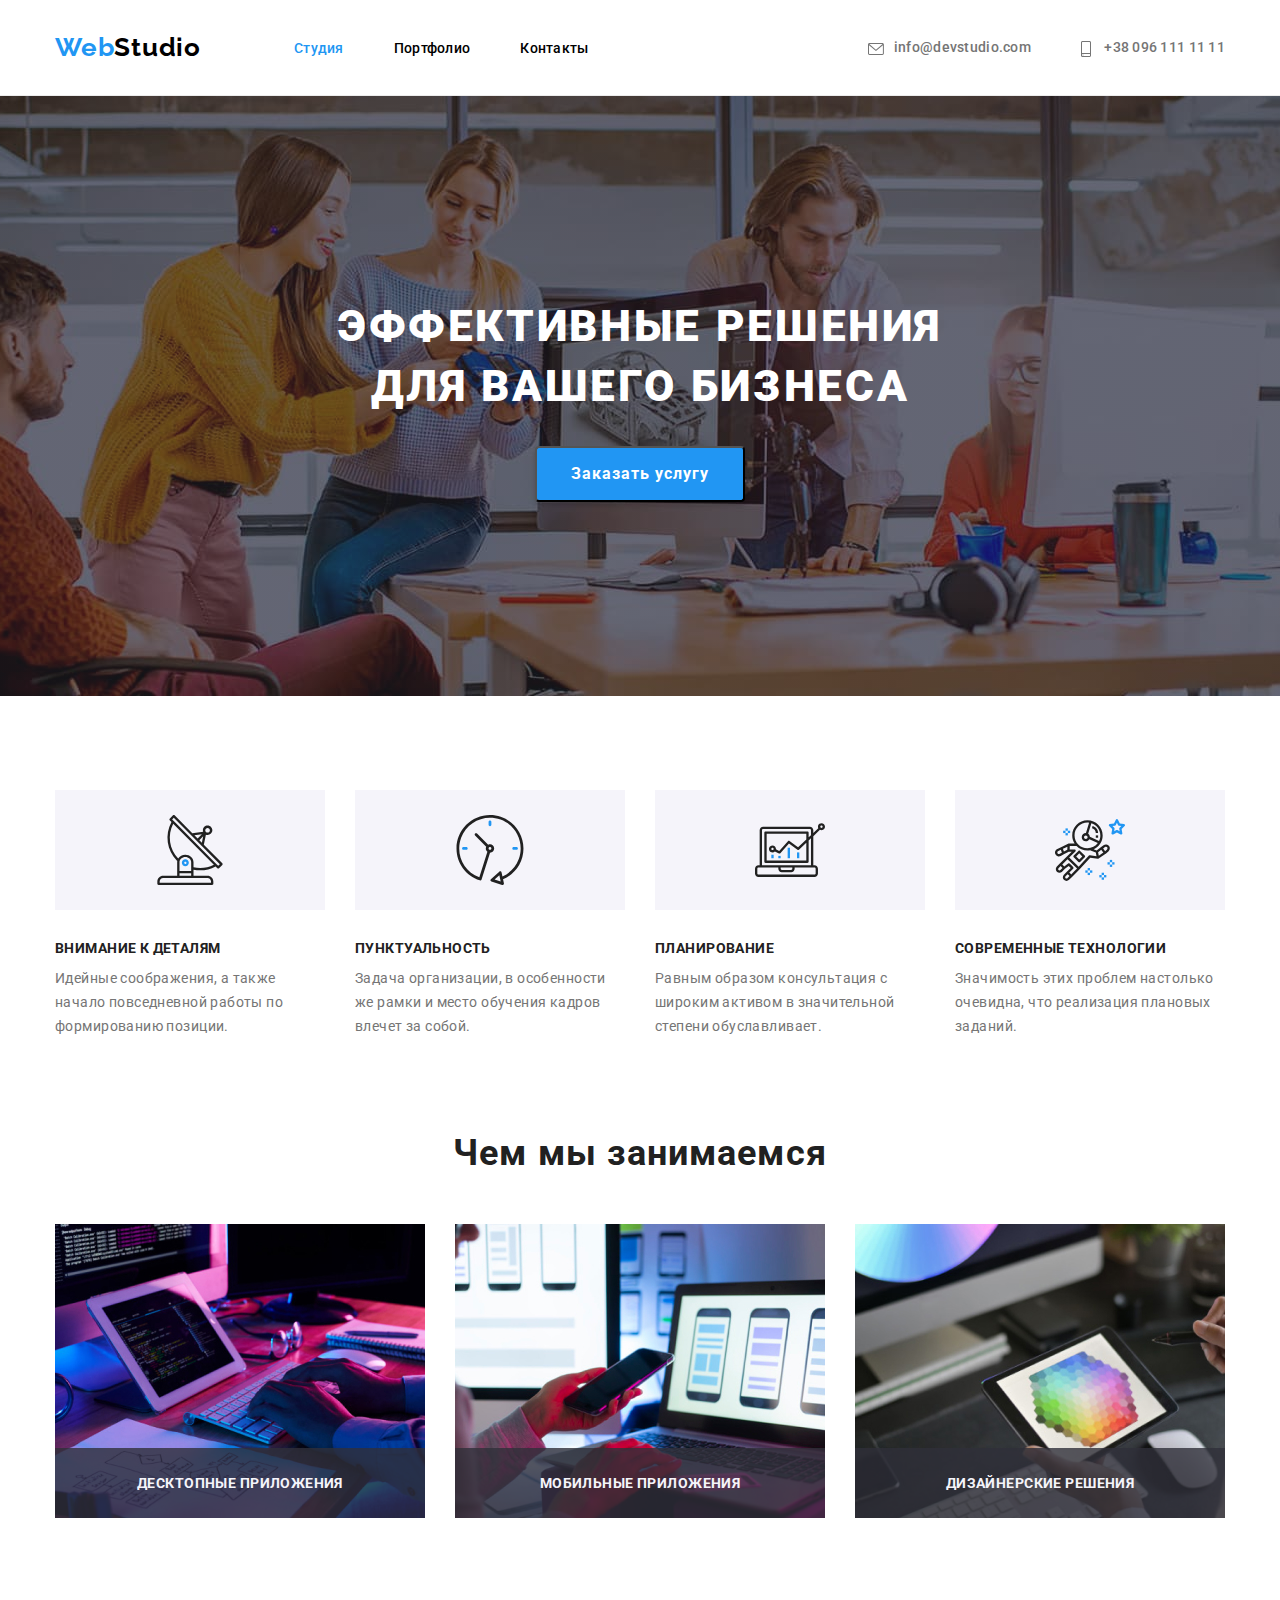
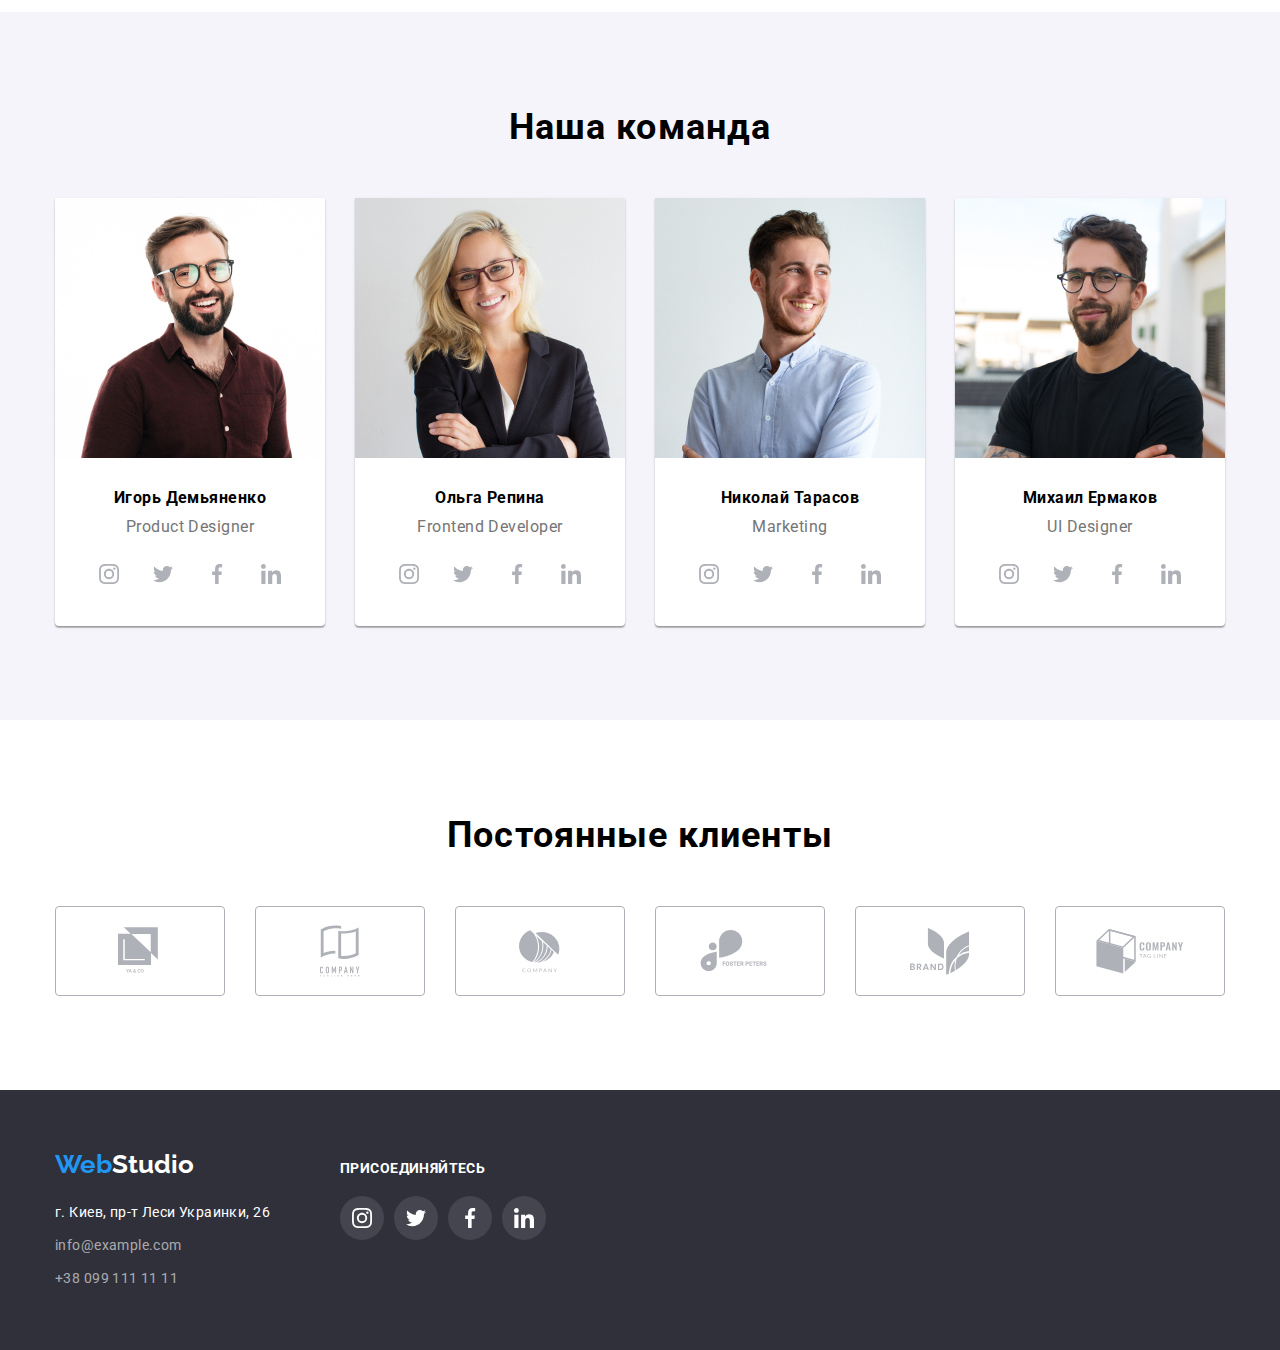
==== index.html @ cab6c98b "commit" ====
<!DOCTYPE html>
<html lang="ru">
<head>
    <meta charset="UTF-8">
    <meta name="viewport" content="width=goit-markup-hw-01, initial-scale=1.0">
    <link rel="preconnect" href="https://fonts.gstatic.com">
    <link href="https://fonts.googleapis.com/css2?family=Raleway:wght@700&family=Roboto:wght@400;500;700;900&display=swap" rel="stylesheet" />
    <link rel="stylesheet" href="https://cdnjs.cloudflare.com/ajax/libs/modern-normalize/1.0.0/modern-normalize.min.css" />
    <link rel="stylesheet" href="./css/styles.css">
    <title>WebStudio</title>
</head>
<body>
    <header>
        <div class="container site-nav">   
            <nav>
                <a class="upper-logo" href="/"><span class="web">Web</span>Studio</a>
                <ul class="main-nav">
                    <li class="item"><a href="./index.html" class="link current">Студия</a></li>
                    <li class="item"><a href="./portfolio.html" class="link">Портфолио</a></li>
                    <li class="item"><a href="" class="link">Контакты</a></li>
                </ul>
            </nav>
            <ul class="contacts">
                <li><a href="mailto:info@devstudio.com">
                    <svg class="link-icon icon-envelope">
                        <use href="./images/icons/symbol-defs.svg#icon-envelope"></use>
                    </svg>info@devstudio.com</a>
                </li>
                <li><a href="tel:+380961111111">
                    <svg class="link-icon icon-smartphone">
                        <use href="./images/icons/symbol-defs.svg#icon-smartphone"></use>
                    </svg>
                    +38 096 111 11 11</a>
                </li>
            </ul>
        </div>
    </header>
    <main>
        <section class="title">
            <div class="container">
                <h1 class="hero">Эффективные решения <br>для вашего бизнеса</h1>
                <button class="order" type="submit">Заказать услугу</button>
            </div>
        </section>
        <section class="feauture-item">
            <div class="container">
                <ul class="feauture">
                    <li class="qualities antenna">
                        <h3>Внимание к деталям</h3>
                            <p>Идейные соображения, а также начало повседневной работы по формированию позиции.</p>
                    </li>
                    <li class="qualities clock">
                        <h3>Пунктуальность</h3>
                            <p>Задача организации, в особенности же рамки и место обучения кадров влечет за собой.</p>
                    </li>
                    <li class="qualities diagram">
                        <h3>Планирование</h3>
                            <p>Равным образом консультация с широким активом в значительной степени обуславливает.</p>
                    </li>
                    <li class="qualities astronaut">
                        <h3>Современные технологии</h3>
                            <p>Значимость этих проблем настолько очевидна, что реализация плановых заданий.</p>
                    </li>
                </ul>
            </div>
        </section>
        <section class="about-item">
            <div class="container">
                <h2 class="about">Чем мы занимаемся</h2>
                <ul class="pictures">
                    <li>
                        <div class="product">
                            <img src="./images/box1.jpg" alt="box1" width= "370" height= "294">
                            <p class="action-text">Десктопные приложения</p>
                        </div>
                    </li>
                    <li>
                        <div class="product">
                            <img src="./images/box2.jpg" alt="box2" width= "370" height= "294">
                            <p class="action-text">Мобильные приложения</p>
                        </div>
                    </li>
                    <li>
                        <div class="product">
                            <img src="./images/box3.jpg" alt="box3" width= "370" height= "294">
                            <p class="action-text">Дизайнерские решения</p>
                        </div>
                    </li>
                </ul>
            </div>
        </section>
        <section class="team">
            <div class="container">
                <h2>Наша команда</h2>
                <ul class="team-expert">
                    <li class="expert">
                        <img src="./images/img1.jpg" alt="Игорь Демьяненко" width= "270">
                        <div class="extert-name">
                            <h3>Игорь Демьяненко</h3>
                            <p>Product Designer</p>
                            <ul class="socials list">
                                <li class="social-item">
                                    <a class="social-link" href="#">
                                        <svg class="social-icon">
                                            <use href="./images/icons/symbol-defs.svg#icon-instagram"></use>
                                        </svg>
                                    </a>
                                </li>
                                <li class="social-item">
                                    <a class="social-link" href="#">
                                        <svg class="social-icon">
                                            <use href="./images/icons/symbol-defs.svg#icon-twitter"></use>
                                        </svg>
                                    </a>
                                </li>
                                <li class="social-item">
                                    <a class="social-link" href="#">
                                        <svg class="social-icon">
                                            <use href="./images/icons/symbol-defs.svg#icon-facebook"></use>
                                        </svg>
                                    </a>
                                </li>
                                <li class="social-item">
                                    <a class="social-link" href="#">
                                        <svg class="social-icon">
                                            <use href="./images/icons/symbol-defs.svg#icon-linkedin"></use>
                                        </svg>
                                    </a>
                                </li>
                            </ul>
                        </div>
                    </li>
                    <li class="expert">
                        <img src="./images/img2.jpg" alt="Ольга Репина" width="270">
                        <div class="extert-name">
                            <h3>Ольга Репина</h3>
                            <p>Frontend Developer</p>
                            <ul class="socials list">
                                <li class="social-item">
                                    <a class="social-link" href="#">
                                        <svg class="social-icon">
                                            <use href="./images/icons/symbol-defs.svg#icon-instagram"></use>
                                        </svg>
                                    </a>
                                </li>
                                <li class="social-item">
                                    <a class="social-link" href="#">
                                        <svg class="social-icon">
                                            <use href="./images/icons/symbol-defs.svg#icon-twitter"></use>
                                        </svg>
                                    </a>
                                </li>
                                <li class="social-item">
                                    <a class="social-link" href="#">
                                        <svg class="social-icon">
                                            <use href="./images/icons/symbol-defs.svg#icon-facebook"></use>
                                        </svg>
                                    </a>
                                </li>
                                <li class="social-item">
                                    <a class="social-link" href="#">
                                        <svg class="social-icon">
                                            <use href="./images/icons/symbol-defs.svg#icon-linkedin"></use>
                                        </svg>
                                    </a>
                                </li>
                            </ul>
                        </div>
                    </li>
                    <li class="expert">
                        <img src="./images/img3.jpg" alt="Николай Тарасов" width="270">
                        <div class="extert-name">
                            <h3>Николай Тарасов</h3>
                            <p>Marketing</p>
                            <ul class="socials list">
                                <li class="social-item">
                                    <a class="social-link" href="#">
                                        <svg class="social-icon">
                                            <use href="./images/icons/symbol-defs.svg#icon-instagram"></use>
                                        </svg>
                                    </a>
                                </li>
                                <li class="social-item">
                                    <a class="social-link" href="#">
                                        <svg class="social-icon">
                                            <use href="./images/icons/symbol-defs.svg#icon-twitter"></use>
                                        </svg>
                                    </a>
                                </li>
                                <li class="social-item">
                                    <a class="social-link" href="#">
                                        <svg class="social-icon">
                                            <use href="./images/icons/symbol-defs.svg#icon-facebook"></use>
                                        </svg>
                                    </a>
                                </li>
                                <li class="social-item">
                                    <a class="social-link" href="#">
                                        <svg class="social-icon">
                                            <use href="./images/icons/symbol-defs.svg#icon-linkedin"></use>
                                        </svg>
                                    </a>
                                </li>
                            </ul>
                        </div>
                    </li>
                    <li class="expert">
                        <img src="./images/img4.jpg" alt="Михаил Ермаков" width="270">
                        <div class="extert-name">
                            <h3>Михаил Ермаков</h3>
                            <p>UI Designer</p>
                            <ul class="socials list">
                                <li class="social-item">
                                    <a class="social-link" href="#">
                                        <svg class="social-icon">
                                            <use href="./images/icons/symbol-defs.svg#icon-instagram"></use>
                                        </svg>
                                    </a>
                                </li>
                                <li class="social-item">
                                    <a class="social-link" href="#">
                                        <svg class="social-icon">
                                            <use href="./images/icons/symbol-defs.svg#icon-twitter"></use>
                                        </svg>
                                    </a>
                                </li>
                                <li class="social-item">
                                    <a class="social-link" href="#">
                                        <svg class="social-icon">
                                            <use href="./images/icons/symbol-defs.svg#icon-facebook"></use>
                                        </svg>
                                    </a>
                                </li>
                                <li class="social-item">
                                    <a class="social-link" href="#">
                                        <svg class="social-icon">
                                            <use href="./images/icons/symbol-defs.svg#icon-linkedin"></use>
                                        </svg>
                                    </a>
                                </li>
                            </ul>
                        </div>
                    </li>
                </ul>
            </div>
        </section>
        <section class="section client-section">
            <div class="container">
                <h2 class="section-client">Постоянные клиенты</h2>
                <ul class="client-list list">
                    <li class="client-item">
                        <a class="client-link link" href="#">
                            <svg class="client-icon" width="44" height="49">
                                <use href="./images/icons/symbol-defs.svg#icon-logo-1"></use>
                            </svg>
                        </a>
                    </li>
                    <li class="client-item">
                        <a class="client-link link" href="#">
                            <svg class="client-icon" width="40" height="52">
                                <use href="./images/icons/symbol-defs.svg#icon-logo-2"></use>
                            </svg>
                        </a>
                    </li>
                    <li class="client-item">
                        <a class="client-link link" href="#">
                            <svg class="client-icon" width="41" height="43">
                                <use href="./images/icons/symbol-defs.svg#icon-logo-3"></use>
                            </svg>
                        </a>
                    </li>
                    <li class="client-item">
                        <a class="client-link link" href="#">
                            <svg class="client-icon" width="80" height="42">
                                <use href="./images/icons/symbol-defs.svg#icon-logo-4"></use>
                            </svg>
                        </a>
                    </li>
                    <li class="client-item">
                        <a class="client-link link" href="#">
                            <svg class="client-icon" width="59" height="47">
                                <use href="./images/icons/symbol-defs.svg#icon-logo-5"></use>
                            </svg>
                        </a>
                    </li>
                    <li class="client-item">
                        <a class="client-link link" href="#">
                            <svg class="client-icon" width="88" height="45">
                                <use href="./images/icons/symbol-defs.svg#icon-logo-6"></use>
                            </svg>
                        </a>
                    </li>
                </ul>
            </div>
        </section>
    </main>
    <footer>
        <div class="container footer">
            <div class="footer-contacts">
                <a class="lower-logo" href="/"><span class="web">Web</span>Studio</a>
                <address>
                    <ul class="footer-nav">
                        <li><a href="#" class="map">г. Киев, пр-т Леси Украинки, 26</a></li>
                        <li><a href="mailto:info@example.com">info@example.com</a></li>
                        <li><a href="tel:+380991111111">+38 099 111 11 11</a></li>
                    </ul>
                </address>
            </div>
            <div class="footer-socials">
                <b class="join">присоединяйтесь</b>
                <ul class="socials list">
                    <li class="social-item footer">
                        <a class="social-link footer" href="#">
                            <svg class="social-icon">
                                <use href="./images/icons/symbol-defs.svg#icon-instagram"></use>
                            </svg>
                        </a>
                    </li>
                    <li class="social-item footer">
                        <a class="social-link footer" href="#">
                            <svg class="social-icon">
                                <use href="./images/icons/symbol-defs.svg#icon-twitter"></use>
                            </svg>
                        </a>
                    </li>
                    <li class="social-item footer">
                        <a class="social-link footer" href="#">
                            <svg class="social-icon">
                                <use href="./images/icons/symbol-defs.svg#icon-facebook"></use>
                            </svg>
                        </a>
                    </li>
                    <li class="social-item footer">
                        <a class="social-link footer" href="#">
                            <svg class="social-icon">
                                <use href="./images/icons/symbol-defs.svg#icon-linkedin"></use>
                            </svg>
                        </a>
                    </li>
                </ul>
            </div>
        </div>
    </footer>
</body>
</html>
---- css/styles.css ----
:root {
  --primary-text-color: #757575;
  --title-text-color: #000000;
  --accent-text-color: #2196f3;
  --primary-white-color: #ffffff;
  --shadow-box-color: rgba(0, 0, 0, 0.15);
  --primery-heading-color: #212121;
  --main-bg-color: #f5f4fa;
  --dark-bg-color: #2f303a;
  --footer-nav-color: rgba(255, 255, 255, 0.6);
  --main-icons-color: #afb1b8;
  --border-color-elements: #eeeeee;
  --timing-function: 250ms cubic-bezier(0.4, 0, 0.2, 1);
}

*,
*::before,
*::after {
  box-sizing: border-box;
}

ul {
  list-style: none;
  margin: 0;
  padding: 0;
}

a {
  text-decoration: none;
}

h1,
h2,
h3,
h4,
h5,
h6,
p {
  margin: 0;
  padding: 0;
}

body {
  font-family: Roboto, sans-serif;
}

.container {
  width: 1200px;
  margin-left: auto;
  margin-right: auto;
  padding-left: 15px;
  padding-right: 15px;
}

/*header*/
header {
  border-bottom: 1px solid #ececec;
}

.site-nav {
  display: flex;
  align-items: center;
}

.upper-logo {
  display: inline-block;
  padding-top: 32px;
  padding-bottom: 32px;
  margin-right: 93px;

  color: var(--title-text-color);
  font-family: Raleway, sans-serif;
  font-weight: 700;
  font-size: 26px;
  line-height: 31px;
  letter-spacing: 0.03em;
}

.web {
  color: var(--accent-text-color);
}

nav {
  display: flex;
}

.main-nav {
  display: flex;
  align-items: center;
}

.main-nav .item:not(:last-child) {
  margin-right: 50px;
}

.main-nav a {
  padding: 32px 0;
  display: block;
  color: var(--title-text-color);
  font-weight: 500;
  font-size: 14px;
  line-height: 16px;
  letter-spacing: 0.02em;
}

.main-nav a:hover,
.main-nav a:focus {
  color: var(--accent-text-color);
}

.contacts {
  display: flex;
  margin-left: auto;
}

.contacts :not(:last-child) {
  margin-right: 50px;
}

.contacts a {
  color: var(--primary-text-color);
  font-weight: 500;
  font-size: 14px;
  line-height: 16px;
  letter-spacing: 0.02em;
}

.contacts a:hover,
.contacts a:focus {
  color: var(--accent-text-color);
}

.main-nav .link.current {
  color: var(--accent-text-color);
}

.link-icon {
  fill: currentColor;
  vertical-align: middle;
}

.icon-envelope {
  width: 16px;
  height: 12px;
  margin-right: 10px;
}

.icon-smartphone {
  width: 10px;
  height: 16px;
  margin-right: 10px;
}

/*header*/

/*main*/

/*Секция герой*/

.title {
  max-width: 1600px;
  height: 600px;
  margin-left: auto;
  margin-right: auto;
  background-color: var(--dark-bg-color);
  background-image: linear-gradient(
      to right,
      rgba(47, 48, 58, 0.4),
      rgba(47, 48, 58, 0.4)
    ),
    url(../images/heroimg.jpg);
  background-repeat: no-repeat;
  background-position: center;
  background-size: cover;
  text-align: center;
  padding: 200px 0;
  align-content: center;
}

.hero {
  text-align: center;
  margin: 0;
  margin-bottom: 30px;
  font-weight: 900;
  font-size: 44px;
  line-height: 60px;
  letter-spacing: 0.06em;
  text-transform: uppercase;
  color: var(--primary-white-color);
}

.order {
  display: inline-block;
  border-radius: 4px;
  padding: 11px 34px;
  min-width: 200px;

  font-weight: 700;
  font-size: 16px;
  line-height: 30px;
  align-items: center;
  text-align: center;
  letter-spacing: 0.06em;
  color: var(--primary-white-color);

  background: var(--accent-text-color);
  box-shadow: 0px 4px 4px var(--shadow-box-color);
}

/* Секция преимущества*/

.feauture-item {
  padding: 94px 0;
}

.feauture {
  display: flex;
}

.qualities {
  width: 270px;
}

.qualities h3 {
  margin-bottom: 10px;
}

.qualities:not(:last-child) {
  margin-right: 30px;
}
.qualities::before {
  display: block;
  content: "";
  height: 120px;
  background-color: var(--main-bg-color);
  background-size: 70px 70px;
  background-repeat: no-repeat;
  background-position: center;
  margin-bottom: 30px;
}

.antenna::before {
  background-image: url(../images/icons/antenna.svg);
}

.clock::before {
  background-image: url(../images/icons/clock.svg);
}

.diagram::before {
  background-image: url(../images/icons/diagram.svg);
}

.astronaut::before {
  background-image: url(../images/icons/astronaut.svg);
}

.feauture h3 {
  font-weight: 700;
  font-size: 14px;
  line-height: 16px;
  letter-spacing: 0.03em;
  text-transform: uppercase;
  color: var(--primery-heading-color);
}

.feauture p {
  font-weight: 400;
  font-size: 14px;
  line-height: 24px;
  letter-spacing: 0.03em;
  color: var(--primary-text-color);
}

.about {
  margin-bottom: 50px;
  font-weight: 700;
  font-size: 36px;
  line-height: 42px;
  text-align: center;
  letter-spacing: 0.03em;
  color: var(--primery-heading-color);
}

/*Секция про нас*/

.about-item {
  padding-bottom: 94px;
}

.pictures {
  display: flex;
}

.pictures li {
  width: 370px;
}

.pictures li:not(:last-child) {
  margin-right: 30px;
}

.pictures img {
  display: block;
}
.product {
  position: relative;
}

.action-text {
  position: absolute;
  bottom: 0;
  left: 0;
  width: 370px;
  height: 70px;
  color: var(--main-bg-color);
  background-color: rgba(47, 48, 58, 0.8);
  display: flex;
  justify-content: center;
  align-items: center;
  font-weight: 700;
  font-size: 14px;
  line-height: 16px;
  text-align: center;
  letter-spacing: 0.03em;
  text-transform: uppercase;
}

/*Секция наша команда*/

.team {
  padding: 94px 0;
  font-weight: 500;
  font-size: 16px;
  line-height: 19px;
  text-align: center;
  letter-spacing: 0.03em;

  background-color: var(--main-bg-color);
  font-size: 16px;
}

.team h2 {
  margin: 0 0 50px 0;
  font-weight: 700;
  font-size: 36px;
  line-height: 42px;
  text-align: center;
  letter-spacing: 0.03em;
}

.team h3 {
  margin-bottom: 10px;
  font-size: 16px;
}

.team p {
  margin-bottom: 16px;
  font-weight: 400;
  font-size: 16px;
  line-height: 19px;
  text-align: center;
  letter-spacing: 0.03em;
  color: var(--primary-text-color);
}

.team-expert {
  display: flex;
}

.team-expert .expert:not(:last-child) {
  margin-right: 30px;
}

.expert {
  background-color: var(--primary-white-color);
  width: 270px;
  box-shadow: 0px 1px 3px rgba(0, 0, 0, 0.12), 0px 1px 1px rgba(0, 0, 0, 0.14),
    0px 2px 1px rgba(0, 0, 0, 0.2);
  border-radius: 0px 0px 4px 4px;
}

.expert img {
  display: block;
}

.extert-name {
  padding: 30px 32px;
}

.socials {
  display: flex;
}

.social-link {
  display: flex;
  justify-content: center;
  align-items: center;
  width: 44px;
  height: 44px;
  border-radius: 50%;
  color: var(--main-icons-color);
}

.social-icon {
  width: 20px;
  height: 20px;
  fill: currentColor;
}

.social-link:hover,
.social-link:focus {
  background-color: var(--accent-text-color);
  color: var(--primary-white-color);
}

.social-item:not(:last-child) {
  margin-right: 10px;
}

/*Секция постоянные клиенты*/
.section-client {
  margin: 0 0 50px 0;
  font-weight: 700;
  font-size: 36px;
  line-height: 42px;
  text-align: center;
  letter-spacing: 0.03em;
}

.client-section {
  padding-top: 94px;
  padding-bottom: 94px;
}

.client-list {
  display: flex;
}

.client-item {
  width: calc((100% - 150px) / 6);
  height: 90px;
}

.client-item:not(:last-child) {
  margin-right: 30px;
}

.client-link {
  display: flex;
  justify-content: center;
  align-items: center;
  height: 100%;
  border: 1px solid #afb1b8;
  border-radius: 4px;
  color: var(--main-icons-color);
}

.client-icon {
  fill: currentColor;
}

.client-link:hover,
.client-link:focus {
  border-color: var(--accent-text-color);
  color: var(--accent-text-color);
}

/*main*/

/*portfolio*/

.portfolio-main {
  padding-top: 94px;
  padding-bottom: 94px;
}

.categories {
  display: flex;
  justify-content: center;
  margin-bottom: 50px;
}

.portfolio-nav {
  display: inline-block;
  padding: 6px 22px;
  border-color: transparent;
  border-radius: 4px;
  outline: none;
  font-weight: 500;
  font-size: 16px;
  line-height: 1.63;
  letter-spacing: 0.03em;
  text-align: center;
  color: var(--primery-heading-color);
  background-color: var(--main-bg-color);
}

.categories-nav:not(:last-child) {
  margin-right: 8px;
}

.portfolio-nav:hover,
.portfolio-nav:focus {
  background-color: var(--accent-text-color);
  color: var(--primary-white-color);
}

.our-work {
  display: flex;
  flex-wrap: wrap;
}

.our-work a:hover,
.our-work a:focus {
  display: block;
  box-shadow: 0px 3px 1px rgba(0, 0, 0, 0.1), 0px 1px 2px rgba(0, 0, 0, 0.08),
    0px 2px 2px rgba(0, 0, 0, 0.12);
}

.work {
  width: calc((100% - 60px) / 3);
  margin-right: 30px;
  margin-bottom: 30px;
  border: 1px solid var(--border-color-elements);
}

.work:nth-child(3n) {
  margin-right: 0;
}

.work:nth-last-child(-n + 3) {
  margin-bottom: 0;
}

.work img {
  display: block;
}

.img-card {
  position: relative;
  overflow: hidden;
}

.img-text {
  position: absolute;
  top: 0;
  left: 0;
  width: 100%;
  height: 100%;
  padding: 63px 24px;
  font-size: 18px;
  line-height: 1.56;
  color: var(--main-bg-color);
  background-color: rgba(33, 150, 243, 0.9);
  overflow: hidden;
  transform: translateY(100%);
  transition: transform var(--title-text-color);
}

.img-text:hover {
}

.description {
  width: 370px;
  padding: 20px 24px;
}

.work h3 {
  margin-bottom: 4px;
  font-weight: 700;
  font-size: 18px;
  line-height: 36px;
  letter-spacing: 0.06em;
  color: var(--primery-heading-color);
}

.work p {
  font-weight: 400;
  font-size: 16px;
  line-height: 30px;
  letter-spacing: 0.03em;
  color: var(--primary-text-color);
}

/*portfolio*/

/*footer*/

footer {
  padding: 60px 0;
  background-color: var(--dark-bg-color);
  color: var(--primary-white-color);
  text-decoration: none;
}

address {
  font-style: normal;
  margin-top: 20px;
}

.lower-logo {
  display: flex;
  font-family: Raleway;
  font-weight: 700;
  font-size: 26px;
  color: var(--primary-white-color);
}

.footer-nav li:not(:last-child) {
  margin-bottom: 9px;
}

.footer-nav a {
  font-weight: 400;
  font-size: 14px;
  line-height: 24px;
  letter-spacing: 0.03em;
  color: var(--footer-nav-color);
}

.footer-nav a:focus {
  color: var(--accent-text-color);
}

.footer-nav .map {
  color: var(--primary-white-color);
}

.footer-contacts {
  margin-right: 70px;
}

.container.footer {
  display: flex;
  align-items: baseline;
}

.join {
  display: block;
  margin-bottom: 20px;
  font-family: Roboto, sans-serif;
  font-size: 14px;
  font-style: normal;
  font-weight: 700;
  line-height: 1.17;
  letter-spacing: 0.03em;
  text-align: left;
  text-transform: uppercase;
  color: var(--primary-white-color);
}

.footer-socials .socials {
  margin-left: 0;
  margin-right: auto;
}

.footer-socials .social-link {
  display: flex;
  justify-content: center;
  align-items: center;
  width: 44px;
  height: 44px;
  border-radius: 50%;
  background-color: rgba(255, 255, 255, 0.1);
  color: var(--primary-white-color);
}

.footer-socials .social-icon {
  width: 20px;
  height: 20px;
  fill: currentColor;
}

.social-link:hover,
.social-link:focus {
  background-color: var(--accent-text-color);
}

.social-icon:hover,
.social-icon:focus {
  fill: currentColor;
}

/*footer*/
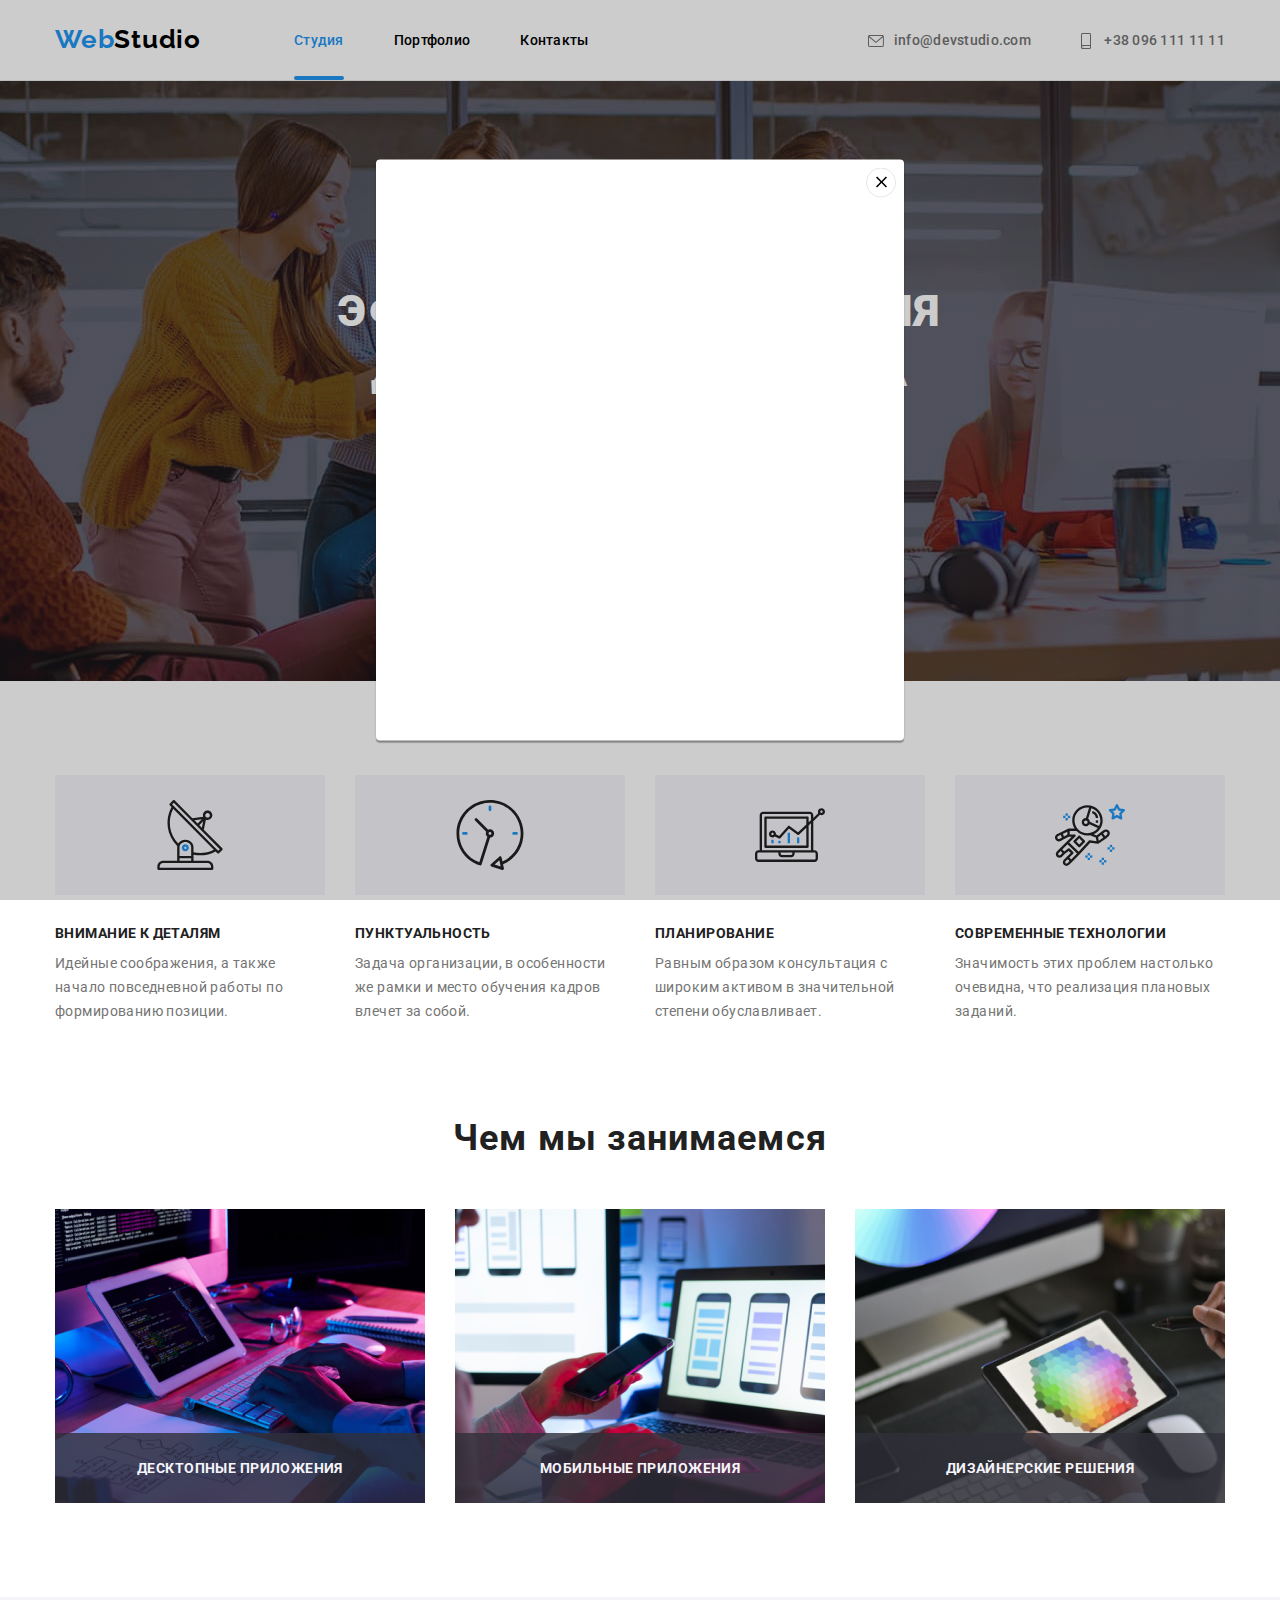
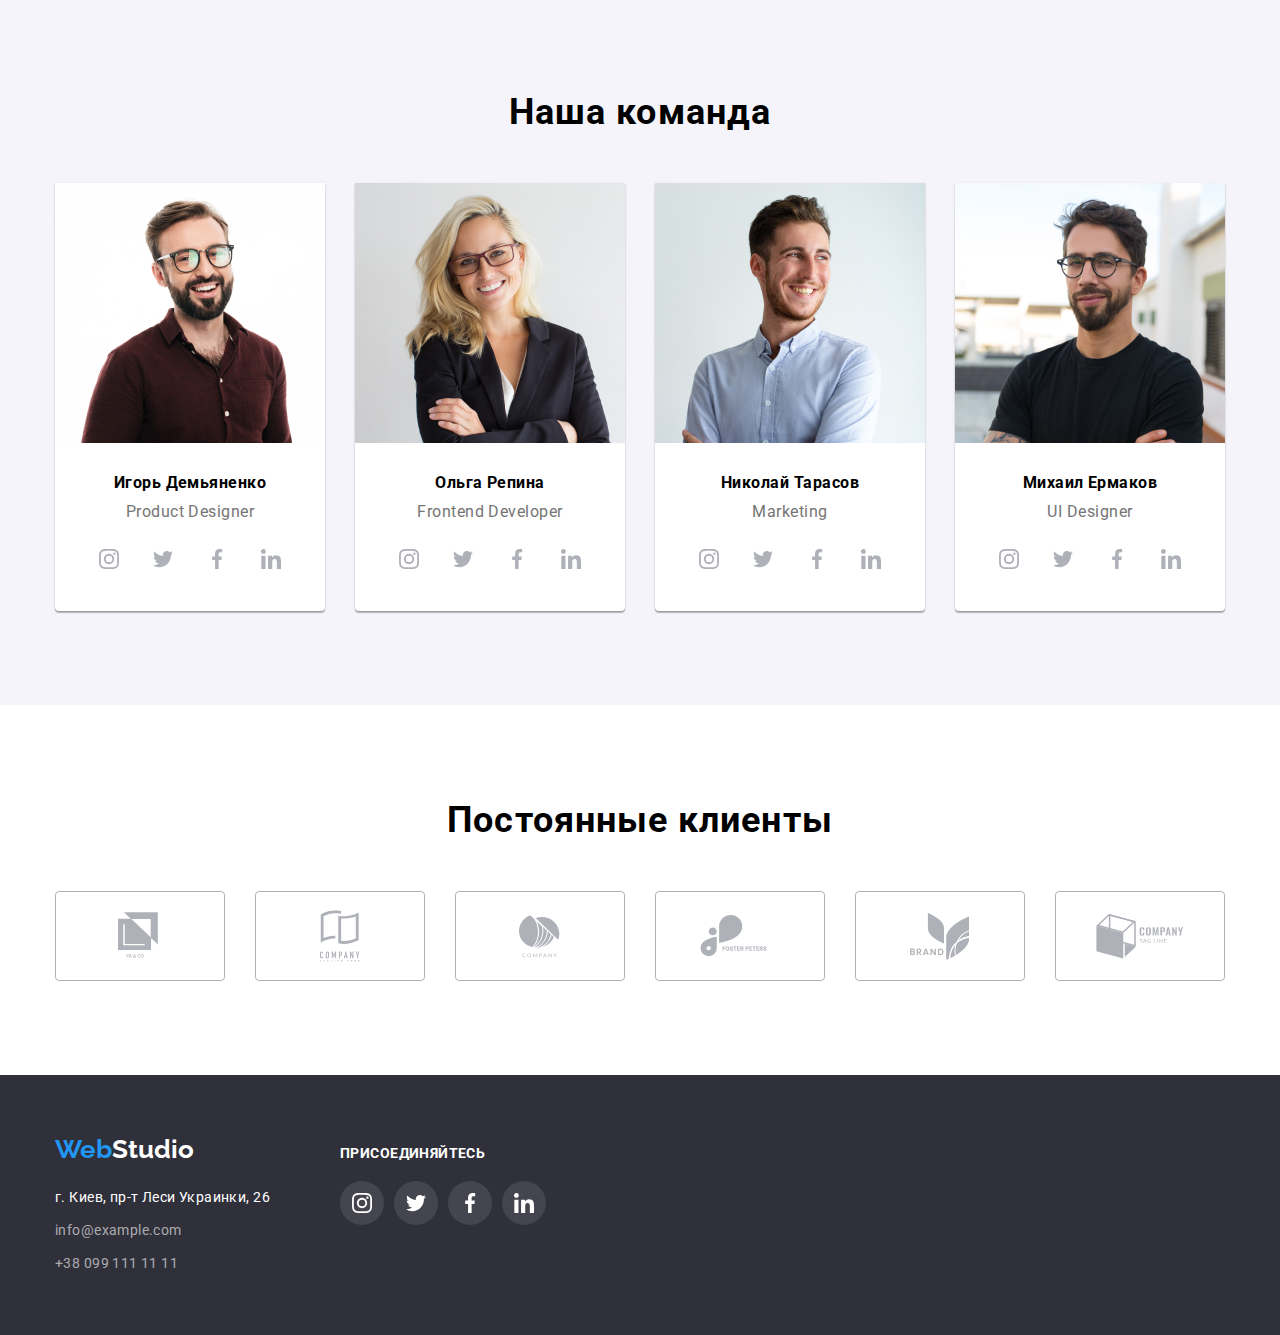
==== commit 82251452: "commit" ====
--- a/index.html
+++ b/index.html
@@ -39,7 +39,7 @@
         <section class="title">
             <div class="container">
                 <h1 class="hero">Эффективные решения <br>для вашего бизнеса</h1>
-                <button class="order" type="submit">Заказать услугу</button>
+                <button class="order" type="submit" data-modal-open>Заказать услугу</button>
             </div>
         </section>
         <section class="feauture-item">
@@ -341,5 +341,11 @@
             </div>
         </div>
     </footer>
+    <div class="backdrop is-hiddin" data-modal>
+        <div class="modal">
+            <button class="modal-close" data-modal-close></button>
+        </div>
+    </div>
+    <script src="./js/modal.js"></script>
 </body>
 </html>
--- a/css/styles.css
+++ b/css/styles.css
@@ -10,7 +10,7 @@
   --footer-nav-color: rgba(255, 255, 255, 0.6);
   --main-icons-color: #afb1b8;
   --border-color-elements: #eeeeee;
-  --timing-function: 250ms cubic-bezier(0.4, 0, 0.2, 1);
+  --timing-function: cubic-bezier(0.4, 0, 0.2, 1);
 }
 
 *,
@@ -64,8 +64,8 @@
 
 .upper-logo {
   display: inline-block;
-  padding-top: 32px;
-  padding-bottom: 32px;
+  padding-top: 24px;
+  padding-bottom: 25px;
   margin-right: 93px;
 
   color: var(--title-text-color);
@@ -94,6 +94,7 @@
 }
 
 .main-nav a {
+  position: relative;
   padding: 32px 0;
   display: block;
   color: var(--title-text-color);
@@ -101,6 +102,7 @@
   font-size: 14px;
   line-height: 16px;
   letter-spacing: 0.02em;
+  transition: color 250ms cubic-bezier(0.4, 0, 0.2, 1);
 }
 
 .main-nav a:hover,
@@ -123,6 +125,7 @@
   font-size: 14px;
   line-height: 16px;
   letter-spacing: 0.02em;
+  transition: color 250ms var(--timing-function);
 }
 
 .contacts a:hover,
@@ -130,8 +133,21 @@
   color: var(--accent-text-color);
 }
 
-.main-nav .link.current {
+.link.current {
+  position: relative;
   color: var(--accent-text-color);
+}
+
+.link.current::after {
+  position: absolute;
+  content: "";
+  display: block;
+  left: 0;
+  bottom: 0;
+  width: 100%;
+  height: 4px;
+  border-radius: 2px;
+  background-color: var(--accent-text-color);
 }
 
 .link-icon {
@@ -311,7 +327,7 @@
   position: absolute;
   bottom: 0;
   left: 0;
-  width: 370px;
+  width: 100%;
   height: 70px;
   color: var(--main-bg-color);
   background-color: rgba(47, 48, 58, 0.8);
@@ -400,6 +416,8 @@
   height: 44px;
   border-radius: 50%;
   color: var(--main-icons-color);
+  transition: background-color 250ms var(--timing-function);
+  transition: color 250ms var(--timing-function);
 }
 
 .social-icon {
@@ -454,6 +472,8 @@
   border: 1px solid #afb1b8;
   border-radius: 4px;
   color: var(--main-icons-color);
+  transition: border-color 250ms var(--timing-function);
+  transition: color 250ms var(--timing-function);
 }
 
 .client-icon {
@@ -494,6 +514,8 @@
   text-align: center;
   color: var(--primery-heading-color);
   background-color: var(--main-bg-color);
+  transition: background-color 250ms var(--timing-function);
+  transition: color 250ms var(--timing-function);
 }
 
 .categories-nav:not(:last-child) {
@@ -509,6 +531,7 @@
 .our-work {
   display: flex;
   flex-wrap: wrap;
+  transition: box-shadow 250ms var(--timing-function);
 }
 
 .our-work a:hover,
@@ -543,22 +566,25 @@
 }
 
 .img-text {
+  font-size: 18px;
+  line-height: 1.56;
+  color: var(--main-bg-color);
+}
+
+.img-description {
   position: absolute;
-  top: 0;
-  left: 0;
+  top: 100%;
+  left: 0%;
   width: 100%;
   height: 100%;
   padding: 63px 24px;
-  font-size: 18px;
-  line-height: 1.56;
-  color: var(--main-bg-color);
   background-color: rgba(33, 150, 243, 0.9);
-  overflow: hidden;
-  transform: translateY(100%);
-  transition: transform var(--title-text-color);
-}
-
-.img-text:hover {
+  transition: transform 250ms var(--timing-function);
+}
+
+.our-work a:hover .img-description,
+.our-work a:hover .img-description {
+  transform: translateY(-100%);
 }
 
 .description {
@@ -566,7 +592,7 @@
   padding: 20px 24px;
 }
 
-.work h3 {
+.description h3 {
   margin-bottom: 4px;
   font-weight: 700;
   font-size: 18px;
@@ -575,7 +601,7 @@
   color: var(--primery-heading-color);
 }
 
-.work p {
+.description p {
   font-weight: 400;
   font-size: 16px;
   line-height: 30px;
@@ -617,6 +643,7 @@
   line-height: 24px;
   letter-spacing: 0.03em;
   color: var(--footer-nav-color);
+  transition: var(--timing-function);
 }
 
 .footer-nav a:focus {
@@ -664,12 +691,14 @@
   border-radius: 50%;
   background-color: rgba(255, 255, 255, 0.1);
   color: var(--primary-white-color);
+  transition: background-color 250ms var(--timing-function);
 }
 
 .footer-socials .social-icon {
   width: 20px;
   height: 20px;
   fill: currentColor;
+  transition: fill 250ms var(--timing-function);
 }
 
 .social-link:hover,
@@ -683,3 +712,47 @@
 }
 
 /*footer*/
+
+.backdrop {
+  position: fixed;
+  top: 0;
+  left: 0;
+  width: 100%;
+  height: 100%;
+  background: rgba(0, 0, 0, 0.2);
+}
+
+.backdrop.is-hidden {
+  opacity: 0;
+  pointer-events: none;
+}
+
+.modal {
+  position: absolute;
+  top: 50%;
+  left: 50%;
+  transform: translate(-50%, -50%);
+  transition: transform 250ms cubic-bezier(0.6, 0.14, 0.21, 1.43);
+
+  min-width: 528px;
+  min-height: 581px;
+  background-color: var(--primary-white-color);
+  box-shadow: 0px 1px 3px rgba(0, 0, 0, 0.12), 0px 1px 1px rgba(0, 0, 0, 0.14),
+    0px 2px 1px rgba(0, 0, 0, 0.2);
+  border-radius: 4px;
+}
+
+.modal-close {
+  position: absolute;
+  top: 8px;
+  right: 8px;
+  width: 30px;
+  height: 30px;
+  padding: 0;
+  background-image: url(../images/icons/close.svg);
+  background-size: cover;
+  background-repeat: no-repeat;
+  background-color: transparent;
+  border: none;
+  cursor: pointer;
+}
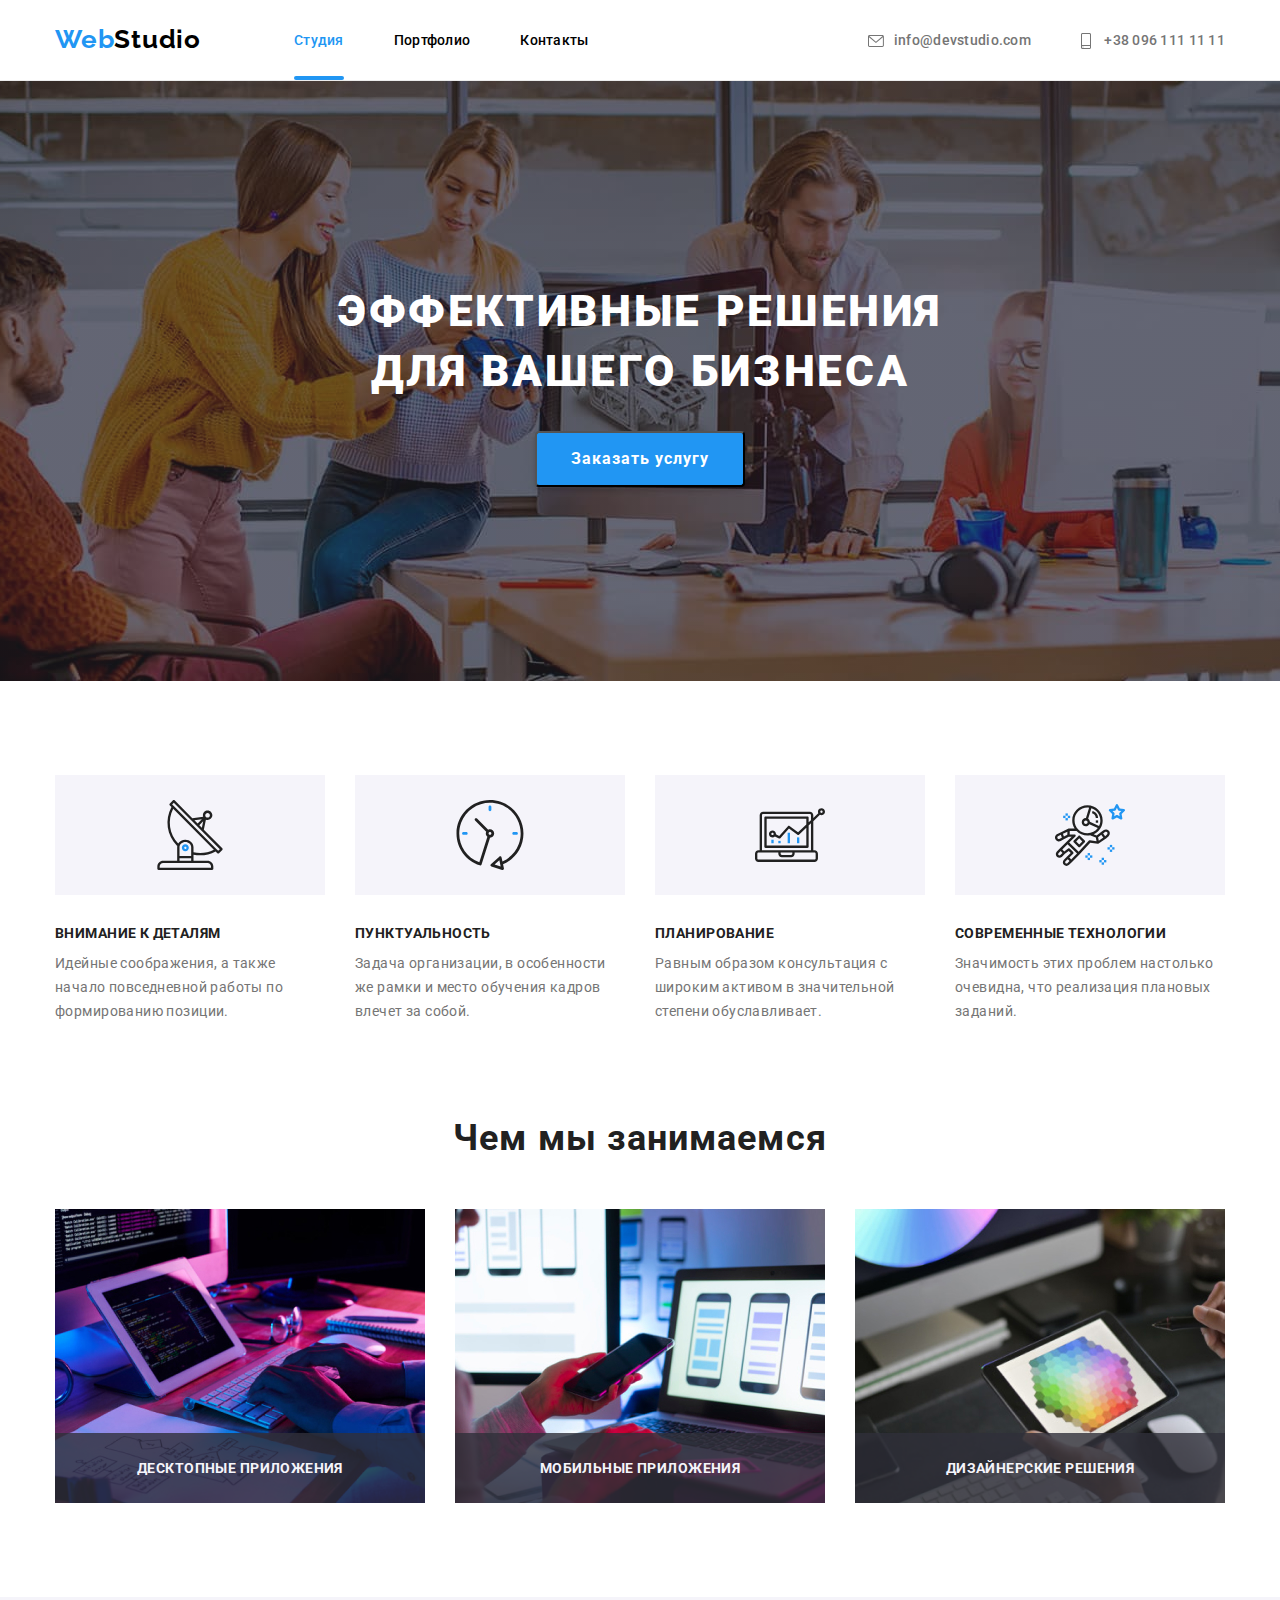
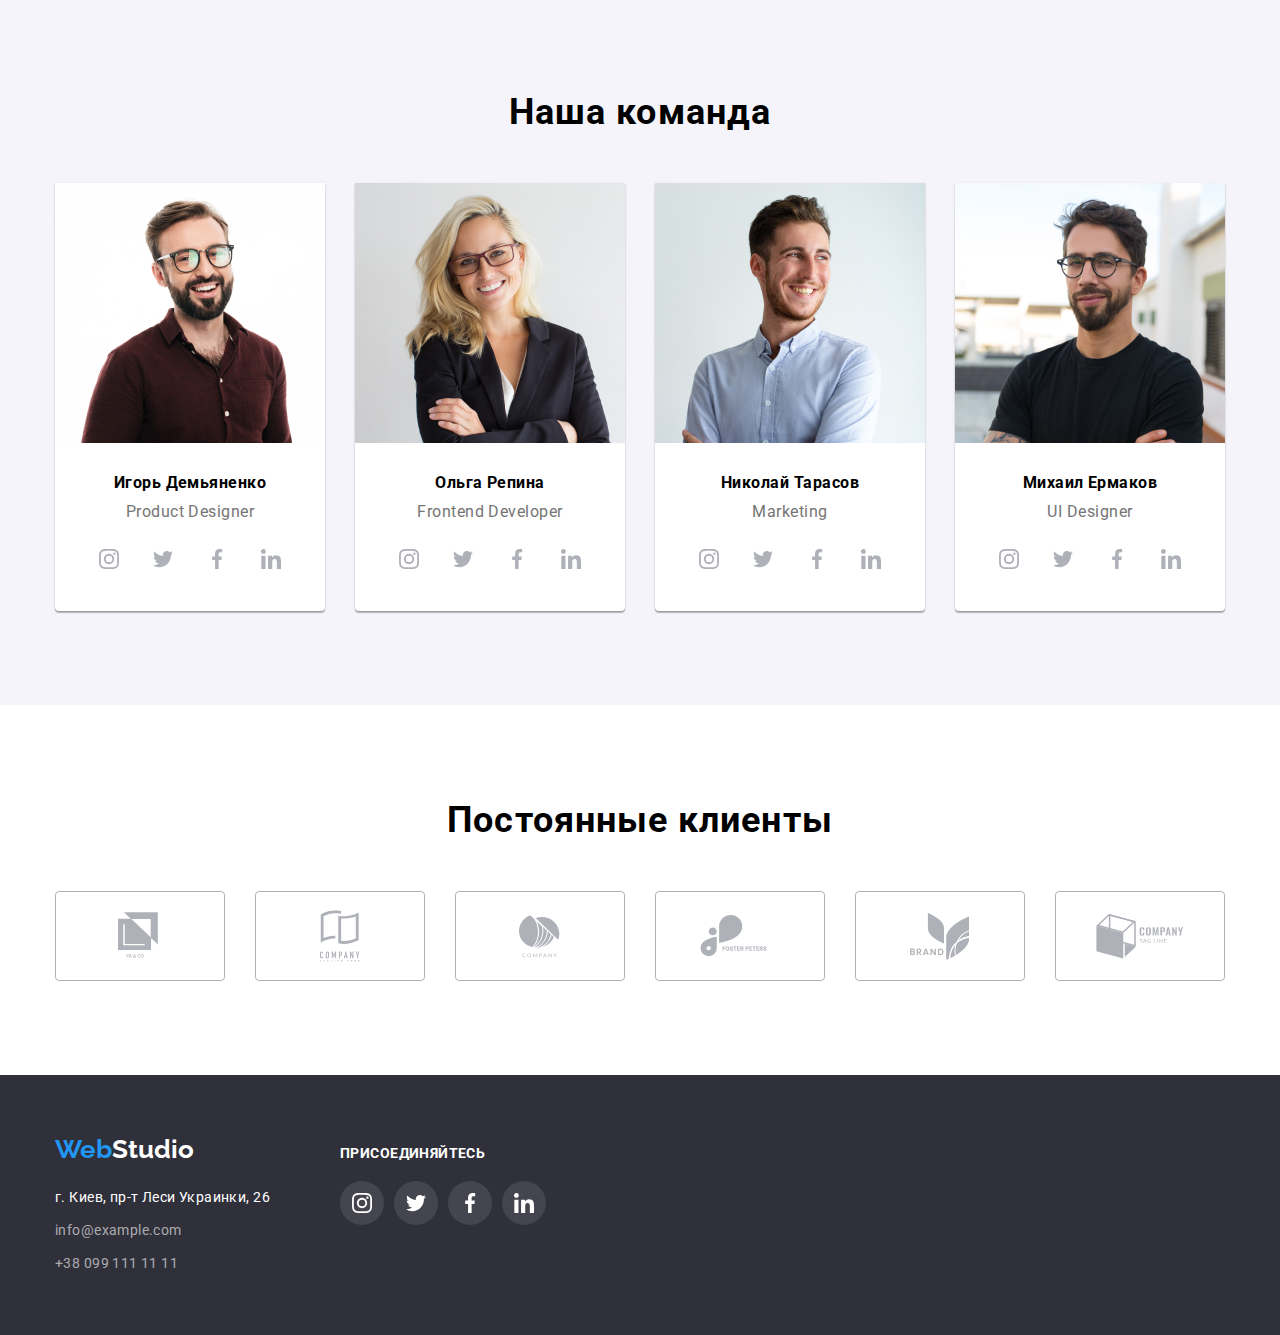
==== commit 982ae9da: "commit" ====
--- a/index.html
+++ b/index.html
@@ -341,7 +341,7 @@
             </div>
         </div>
     </footer>
-    <div class="backdrop is-hiddin" data-modal>
+    <div class="backdrop is-hidden" data-modal>
         <div class="modal">
             <button class="modal-close" data-modal-close></button>
         </div>
--- a/css/styles.css
+++ b/css/styles.css
@@ -416,8 +416,8 @@
   height: 44px;
   border-radius: 50%;
   color: var(--main-icons-color);
-  transition: background-color 250ms var(--timing-function);
-  transition: color 250ms var(--timing-function);
+  transition: color 250ms var(--timing-function),
+    background-color 250ms var(--timing-function);
 }
 
 .social-icon {
@@ -472,8 +472,8 @@
   border: 1px solid #afb1b8;
   border-radius: 4px;
   color: var(--main-icons-color);
-  transition: border-color 250ms var(--timing-function);
-  transition: color 250ms var(--timing-function);
+  transition: border-color 250ms var(--timing-function),
+    color 250ms var(--timing-function);
 }
 
 .client-icon {
@@ -514,8 +514,8 @@
   text-align: center;
   color: var(--primery-heading-color);
   background-color: var(--main-bg-color);
-  transition: background-color 250ms var(--timing-function);
-  transition: color 250ms var(--timing-function);
+  transition: background-color 250ms var(--timing-function),
+    color 250ms var(--timing-function), box-shadow 250ms var(--timing-function);
 }
 
 .categories-nav:not(:last-child) {
@@ -526,6 +526,8 @@
 .portfolio-nav:focus {
   background-color: var(--accent-text-color);
   color: var(--primary-white-color);
+  box-shadow: 0px 3px 1px rgba(0, 0, 0, 0.1), 0px 1px 2px rgba(0, 0, 0, 0.08),
+    0px 2px 2px rgba(0, 0, 0, 0.12);
 }
 
 .our-work {
@@ -720,18 +722,25 @@
   width: 100%;
   height: 100%;
   background: rgba(0, 0, 0, 0.2);
+  opacity: 1;
+  transition: opacity 250ms var(--timing-function);
 }
 
 .backdrop.is-hidden {
+  visibility: hidden;
   opacity: 0;
   pointer-events: none;
+}
+
+.backdrop.is-hidden .modal {
+  transform: translate(-50%, -50%) scale(0.8);
 }
 
 .modal {
   position: absolute;
   top: 50%;
   left: 50%;
-  transform: translate(-50%, -50%);
+  transform: translate(-50%, -50%) scale(1);
   transition: transform 250ms cubic-bezier(0.6, 0.14, 0.21, 1.43);
 
   min-width: 528px;
